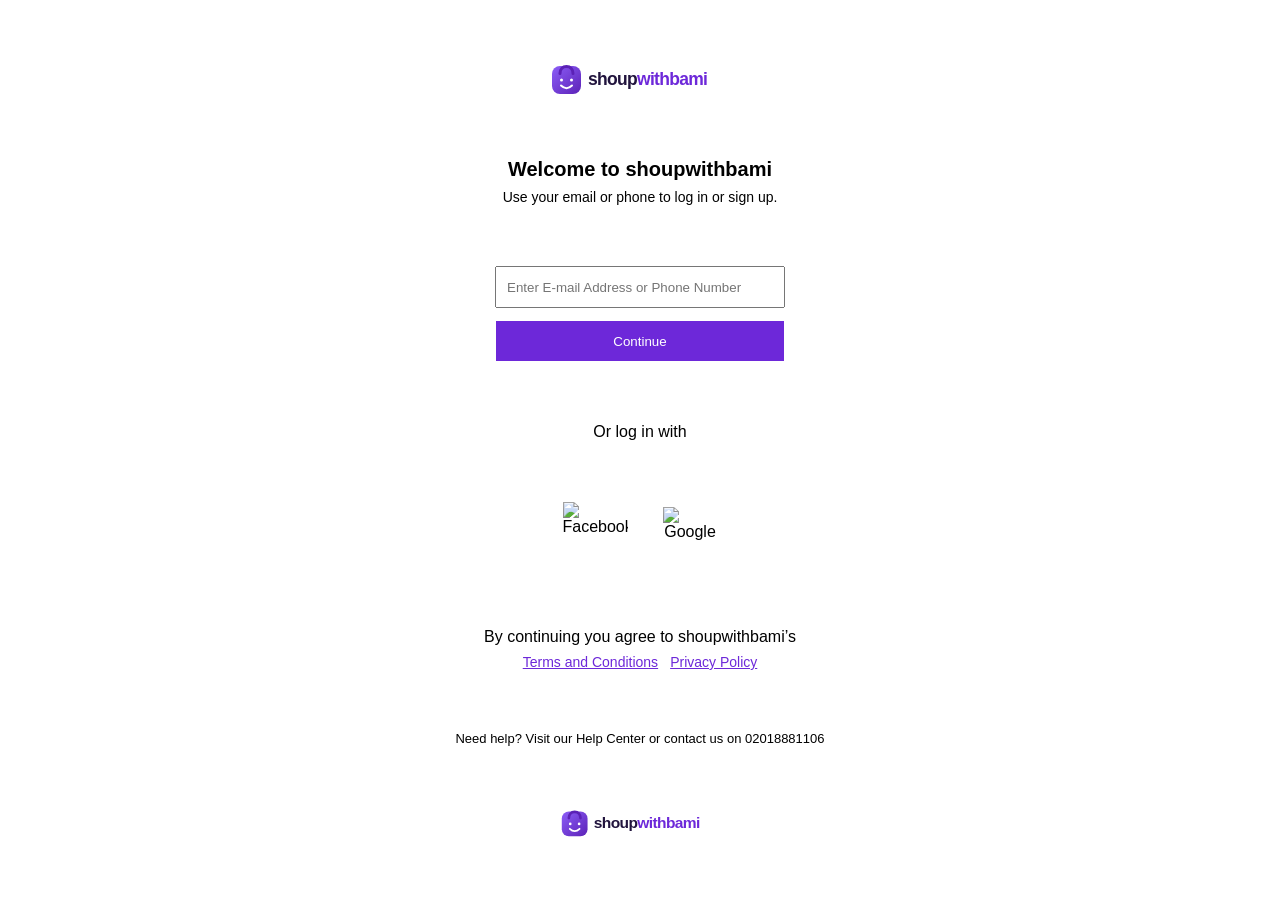
==== accountcreation.html @ 3fae5798 "changed name" ====
<!DOCTYPE html>
<html lang="en">
<head>
    <meta charset="UTF-8">
    <meta name="viewport" content="width=device-width, initial-scale=1.0">
    <title>Create a shoupwithbami account</title>
    <link rel="stylesheet" href="accountcreation.css">
</head>
<body>

    <img class="creation-logo" src="Assets/shoupwithbami-logo.svg" alt="shoupwithbami">

    <div class="welcome">
        <h4>Welcome to shoupwithbami</h4>
        <p>Use your email or phone to log in or sign up.</p>
    </div>

    <form class="Email-Form">
        <input type="email" placeholder="Enter E-mail Address or Phone Number">
        <button type="submit">Continue</button>
    </form>

    <p class="login-text">Or log in with</p>

    <div class="logos">
        <img class="facebook" src="https://tse1.mm.bing.net/th/id/OIP.N24RC8dLPtIGYfPSlKsK7AHaHa?r=0&rs=1&pid=ImgDetMain&o=7&rm=3" alt="Facebook">
        <img class="google" src="https://freelogopng.com/images/all_img/1657952440google-logo-png-transparent.png" alt="Google">
    </div>

    <div class="terms">
        <p>By continuing you agree to shoupwithbami’s</p>
        <div>
            <a href="#">Terms and Conditions</a>
            <a href="#">Privacy Policy</a>
        </div>
    </div>

    <p class="help">Need help? Visit our Help Center or contact us on 02018881106</p>

    <img class="brand-logo" src="Assets/shoupwithbami-logo.svg" alt="shoupwithbami">

</body>
</html>
---- accountcreation.css ----
* {
    box-sizing: border-box;
}

body {
    margin: 0;
    min-height: 100vh;
    height: 100vh;
    display: flex;
    flex-direction: column;
    align-items: center;
    justify-content: space-evenly;
    font-family: Arial, sans-serif;
    text-align: center;
    overflow: hidden;
}

.creation-logo {
    width: 180px;
    max-height: 65px;
    object-fit: contain;
}

.welcome h4 {
    margin: 0 0 8px;
    font-size: 20px;
}

.welcome p {
    margin: 0;
    font-size: 14px;
}

.Email-Form {
    display: flex;
    flex-direction: column;
    gap: 12px;
    width: 290px;
}

.Email-Form input,
.Email-Form button {
    width: 100%;
    height: 42px;
}

.Email-Form input {
    padding: 10px;
}

.Email-Form button {
    background-color: #6d28d9;
    color: white;
    border: 1px solid;
    cursor: pointer;
}

.login-text {
    margin: 0;
}

.logos {
    display: flex;
    align-items: center;
    justify-content: center;
    gap: 35px;
}

.facebook {
    width: 65px;
    height: 65px;
    object-fit: contain;
}

.google {
    width: 55px;
    height: 55px;
    object-fit: contain;
}

.terms p {
    margin: 0 0 8px;
}

.terms div {
    display: flex;
    justify-content: center;
    gap: 12px;
}

.terms a {
    color: #6d28d9;
    font-size: 14px;
}

.help {
    font-size: 13px;
    margin: 0 10px;
}

.brand-logo {
    width: 160px;
    max-height: 35px;
    object-fit: contain;
}

@media (max-height: 650px) {
    body {
        justify-content: center;
        gap: 12px;
    }

    .creation-logo {
        width: 140px;
    }

    .facebook {
        width: 45px;
        height: 45px;
    }

    .google {
        width: 40px;
        height: 40px;
    }
}
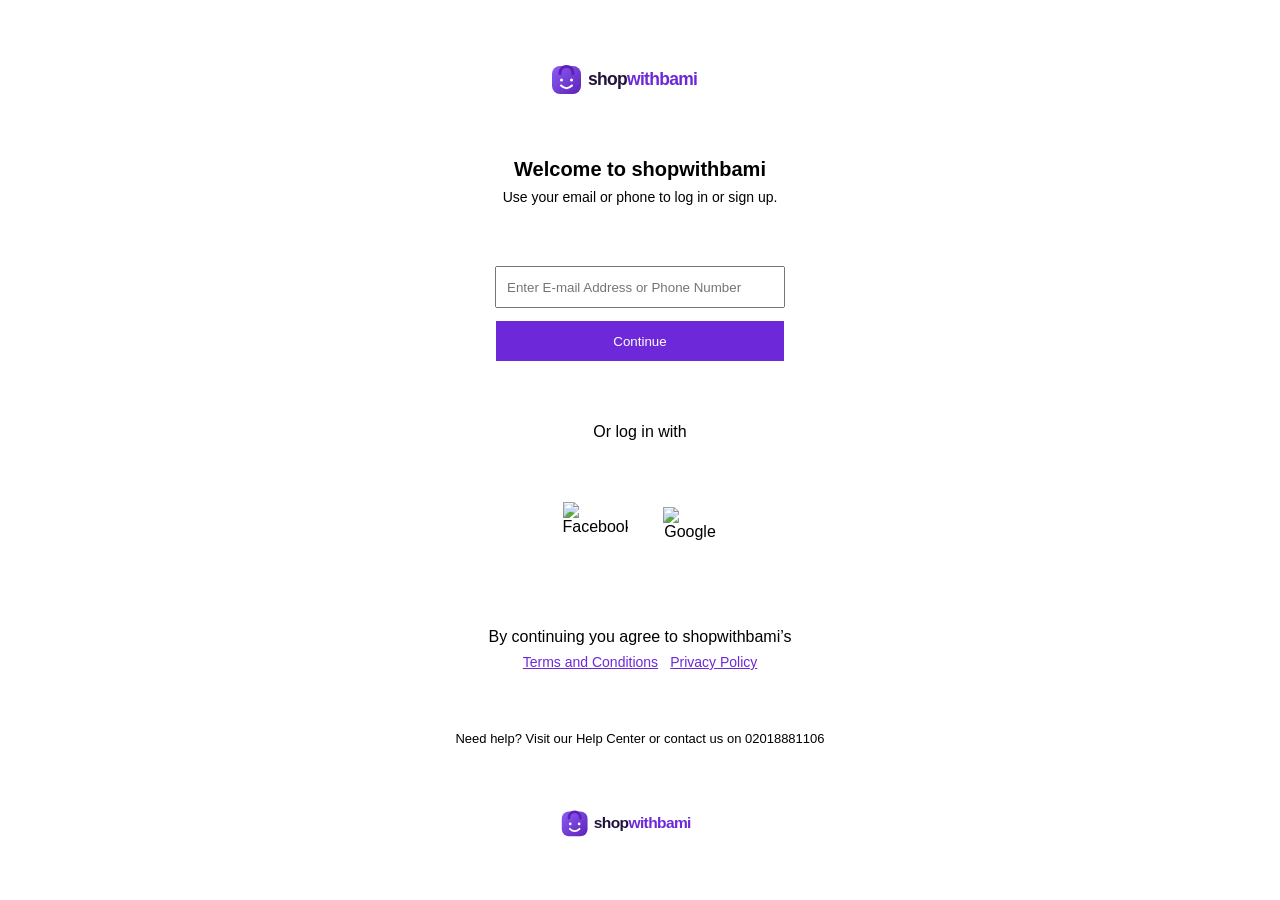
==== commit c5c2e8c4: "changed name" ====
--- a/accountcreation.html
+++ b/accountcreation.html
@@ -4,15 +4,17 @@
 <head>
     <meta charset="UTF-8">
     <meta name="viewport" content="width=device-width, initial-scale=1.0">
-    <title>Create a shoupwithbami account</title>
+    <title>Create a shopwithbami account</title>
+    <link rel="icon" type="image/svg+xml" href="Assets/favicon.svg">
+    <meta name="theme-color" content="#5b21b6">
     <link rel="stylesheet" href="accountcreation.css">
 </head>
 <body>
 
-    <img class="creation-logo" src="Assets/shoupwithbami-logo.svg" alt="shoupwithbami">
+    <img class="creation-logo" src="Assets/shopwithbami-logo.svg" alt="shopwithbami">
 
     <div class="welcome">
-        <h4>Welcome to shoupwithbami</h4>
+        <h4>Welcome to shopwithbami</h4>
         <p>Use your email or phone to log in or sign up.</p>
     </div>
 
@@ -29,7 +31,7 @@
     </div>
 
     <div class="terms">
-        <p>By continuing you agree to shoupwithbami’s</p>
+        <p>By continuing you agree to shopwithbami’s</p>
         <div>
             <a href="#">Terms and Conditions</a>
             <a href="#">Privacy Policy</a>
@@ -38,7 +40,7 @@
 
     <p class="help">Need help? Visit our Help Center or contact us on 02018881106</p>
 
-    <img class="brand-logo" src="Assets/shoupwithbami-logo.svg" alt="shoupwithbami">
+    <img class="brand-logo" src="Assets/shopwithbami-logo.svg" alt="shopwithbami">
 
 </body>
 </html>
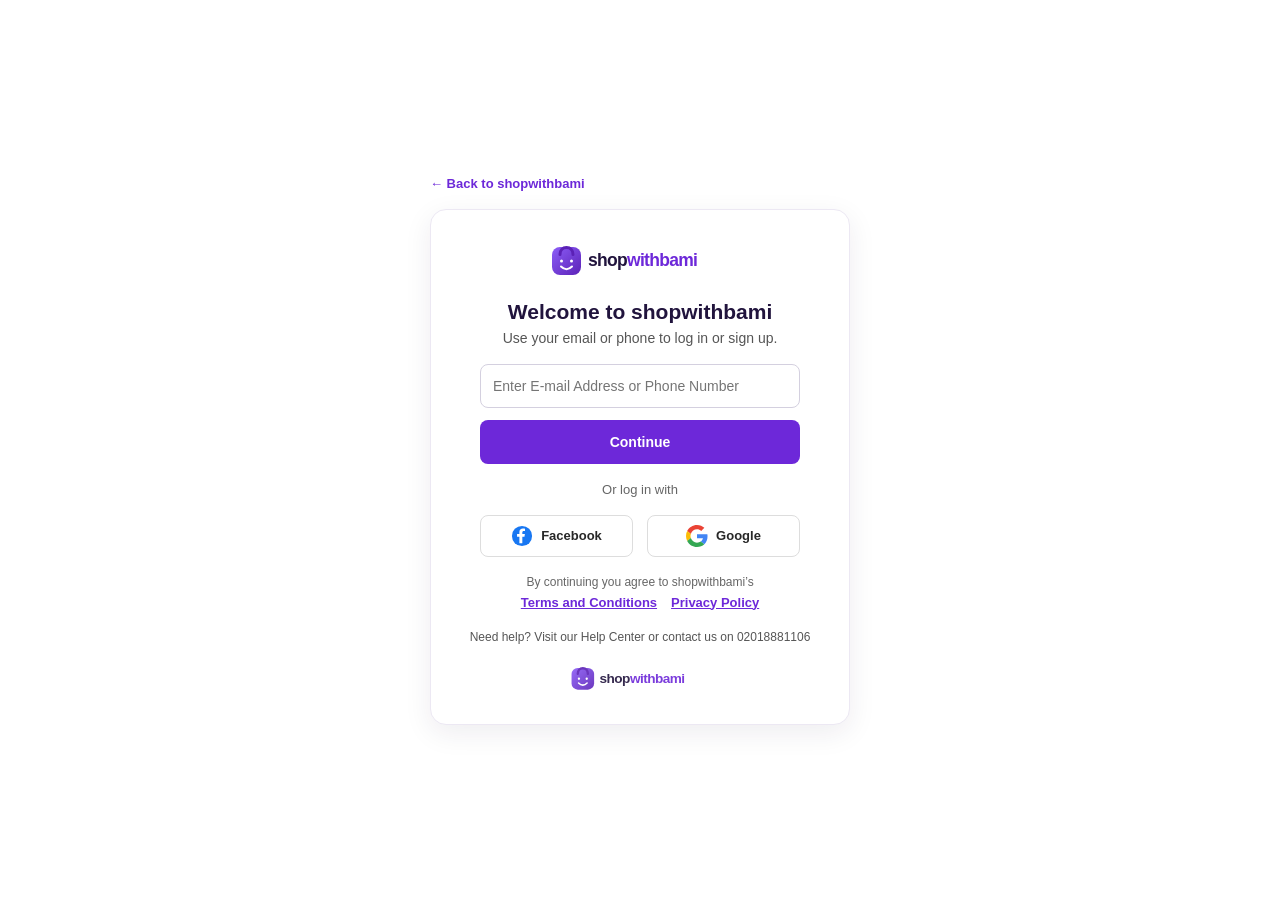
==== commit e9072321: "Fix storefront bugs, add ecommerce interactions, and rebuild PDP and account flow" ====
--- a/accountcreation.html
+++ b/accountcreation.html
@@ -1,6 +1,6 @@
-
 <!DOCTYPE html>
 <html lang="en">
+
 <head>
     <meta charset="UTF-8">
     <meta name="viewport" content="width=device-width, initial-scale=1.0">
@@ -9,38 +9,210 @@
     <meta name="theme-color" content="#5b21b6">
     <link rel="stylesheet" href="accountcreation.css">
 </head>
+
 <body>
 
-    <img class="creation-logo" src="Assets/shopwithbami-logo.svg" alt="shopwithbami">
-
-    <div class="welcome">
-        <h4>Welcome to shopwithbami</h4>
-        <p>Use your email or phone to log in or sign up.</p>
+    <a href="index.html" class="back-home-link">&larr; Back to shopwithbami</a>
+
+    <main class="auth-card">
+        <a href="index.html" class="logo-link" aria-label="Return to shopwithbami">
+            <img class="creation-logo" src="Assets/shopwithbami-logo.svg" alt="shopwithbami">
+        </a>
+
+        <div class="welcome">
+            <h1 id="auth-heading">Welcome to shopwithbami</h1>
+            <p id="auth-subtext">Use your email or phone to log in or sign up.</p>
+        </div>
+
+        <form class="Email-Form" id="auth-form" novalidate>
+            <div id="step-contact">
+                <input id="contact-input" type="text" autocomplete="username"
+                    placeholder="Enter E-mail Address or Phone Number"
+                    aria-label="Email address or phone number">
+            </div>
+
+            <div id="step-profile" hidden>
+                <div class="contact-pill">
+                    <span id="chosen-contact"></span>
+                    <button type="button" class="link-btn" id="change-contact-btn">Change</button>
+                </div>
+                <input id="name-input" type="text" autocomplete="name" placeholder="Full Name (e.g. Tunde Adebayo)"
+                    aria-label="Full Name">
+                <input id="password-input" type="password" autocomplete="current-password"
+                    placeholder="Password (min. 6 characters)" aria-label="Password">
+            </div>
+
+            <p class="form-error" id="form-error" role="alert" hidden></p>
+            <button type="submit" id="auth-submit-btn">Continue</button>
+        </form>
+
+        <p class="login-text">Or log in with</p>
+
+        <div class="logos">
+            <button type="button" class="social-btn" data-provider="Facebook" aria-label="Continue with Facebook">
+                <svg class="facebook" viewBox="0 0 48 48" aria-hidden="true">
+                    <circle cx="24" cy="24" r="22" fill="#1877F2"/>
+                    <path d="M29.4 25.5l.9-5.8h-5.6V16c0-1.6.8-3.1 3.3-3.1h2.6V8s-2.3-.4-4.6-.4c-4.7 0-7.7 2.8-7.7 8v4.1h-5.1v5.8h5.1V40h6.4V25.5h4.7z" fill="#fff"/>
+                </svg>
+                <span>Facebook</span>
+            </button>
+
+            <button type="button" class="social-btn" data-provider="Google" aria-label="Continue with Google">
+                <svg class="google" viewBox="0 0 48 48" aria-hidden="true">
+                    <path fill="#EA4335" d="M24 9.5c3.54 0 6.71 1.22 9.21 3.6l6.85-6.85C35.9 2.38 30.47 0 24 0 14.62 0 6.51 5.38 2.56 13.22l7.98 6.19C12.43 13.72 17.74 9.5 24 9.5z"/>
+                    <path fill="#4285F4" d="M46.98 24.55c0-1.57-.15-3.09-.38-4.55H24v9.02h12.94c-.58 2.96-2.26 5.48-4.78 7.18l7.73 6c4.51-4.18 7.09-10.36 7.09-17.65z"/>
+                    <path fill="#FBBC05" d="M10.53 28.59c-.48-1.45-.76-2.99-.76-4.59s.27-3.14.76-4.59l-7.98-6.19C.92 16.46 0 20.12 0 24c0 3.88.92 7.54 2.56 10.78l7.97-6.19z"/>
+                    <path fill="#34A853" d="M24 48c6.48 0 11.93-2.13 15.89-5.81l-7.73-6c-2.15 1.45-4.92 2.3-8.16 2.3-6.26 0-11.57-4.22-13.47-9.91l-7.98 6.19C6.51 42.62 14.62 48 24 48z"/>
+                </svg>
+                <span>Google</span>
+            </button>
+        </div>
+
+        <div class="terms">
+            <p>By continuing you agree to shopwithbami’s</p>
+            <div>
+                <button type="button" class="policy-link" data-policy="Terms and Conditions">Terms and Conditions</button>
+                <button type="button" class="policy-link" data-policy="Privacy Policy">Privacy Policy</button>
+            </div>
+        </div>
+
+        <p class="help">Need help? Visit our Help Center or contact us on 02018881106</p>
+
+        <img class="brand-logo" src="Assets/shopwithbami-logo.svg" alt="shopwithbami">
+    </main>
+
+    <div class="policy-backdrop" id="policy-backdrop" hidden>
+        <div class="policy-modal" role="dialog" aria-modal="true" aria-labelledby="policy-title">
+            <h2 id="policy-title">Policy</h2>
+            <p id="policy-text"></p>
+            <button type="button" id="policy-close-btn">Close</button>
+        </div>
     </div>
 
-    <form class="Email-Form">
-        <input type="email" placeholder="Enter E-mail Address or Phone Number">
-        <button type="submit">Continue</button>
-    </form>
-
-    <p class="login-text">Or log in with</p>
-
-    <div class="logos">
-        <img class="facebook" src="https://tse1.mm.bing.net/th/id/OIP.N24RC8dLPtIGYfPSlKsK7AHaHa?r=0&rs=1&pid=ImgDetMain&o=7&rm=3" alt="Facebook">
-        <img class="google" src="https://freelogopng.com/images/all_img/1657952440google-logo-png-transparent.png" alt="Google">
-    </div>
-
-    <div class="terms">
-        <p>By continuing you agree to shopwithbami’s</p>
-        <div>
-            <a href="#">Terms and Conditions</a>
-            <a href="#">Privacy Policy</a>
-        </div>
-    </div>
-
-    <p class="help">Need help? Visit our Help Center or contact us on 02018881106</p>
-
-    <img class="brand-logo" src="Assets/shopwithbami-logo.svg" alt="shopwithbami">
+    <script>
+        (function () {
+            "use strict";
+
+            const form = document.getElementById("auth-form");
+            const stepContact = document.getElementById("step-contact");
+            const stepProfile = document.getElementById("step-profile");
+            const contactInput = document.getElementById("contact-input");
+            const nameInput = document.getElementById("name-input");
+            const passwordInput = document.getElementById("password-input");
+            const chosenContact = document.getElementById("chosen-contact");
+            const changeContactBtn = document.getElementById("change-contact-btn");
+            const submitBtn = document.getElementById("auth-submit-btn");
+            const errorEl = document.getElementById("form-error");
+            const headingEl = document.getElementById("auth-heading");
+            const subtextEl = document.getElementById("auth-subtext");
+
+            let currentStep = 1;
+            let savedContact = "";
+
+            function showError(msg) {
+                errorEl.textContent = msg;
+                errorEl.hidden = !msg;
+            }
+
+            function isValidEmailOrPhone(val) {
+                const emailRegex = /^[^\s@]+@[^\s@]+\.[^\s@]+$/;
+                const phoneDigits = val.replace(/[\s\-()+]/g, "");
+                const phoneRegex = /^\d{10,15}$/;
+                return emailRegex.test(val) || phoneRegex.test(phoneDigits);
+            }
+
+            function completeLogin(name, contact) {
+                try {
+                    window.localStorage.setItem("shopwithbami_user", JSON.stringify({
+                        name: name,
+                        contact: contact,
+                        signedInAt: new Date().toISOString()
+                    }));
+                } catch (e) {}
+                window.location.href = "index.html";
+            }
+
+            form.addEventListener("submit", function (e) {
+                e.preventDefault();
+                showError("");
+
+                if (currentStep === 1) {
+                    const contact = contactInput.value.trim();
+                    if (!isValidEmailOrPhone(contact)) {
+                        showError("Please enter a valid email address or phone number (e.g. name@example.com or 08031234567).");
+                        contactInput.focus();
+                        return;
+                    }
+                    savedContact = contact;
+                    chosenContact.textContent = contact;
+                    stepContact.hidden = true;
+                    stepProfile.hidden = false;
+                    headingEl.textContent = "Complete your sign in";
+                    subtextEl.textContent = "Enter your name and password for this demo account.";
+                    submitBtn.textContent = "Sign In to shopwithbami";
+                    currentStep = 2;
+                    nameInput.focus();
+                    return;
+                }
+
+                const name = nameInput.value.trim();
+                const password = passwordInput.value;
+                if (name.length < 2) {
+                    showError("Please enter your full name.");
+                    nameInput.focus();
+                    return;
+                }
+                if (password.length < 6) {
+                    showError("Password must be at least 6 characters.");
+                    passwordInput.focus();
+                    return;
+                }
+                completeLogin(name, savedContact);
+            });
+
+            changeContactBtn.addEventListener("click", function () {
+                currentStep = 1;
+                stepProfile.hidden = true;
+                stepContact.hidden = false;
+                headingEl.textContent = "Welcome to shopwithbami";
+                subtextEl.textContent = "Use your email or phone to log in or sign up.";
+                submitBtn.textContent = "Continue";
+                showError("");
+                contactInput.focus();
+            });
+
+            document.querySelectorAll(".social-btn").forEach(function (btn) {
+                btn.addEventListener("click", function () {
+                    const provider = btn.dataset.provider;
+                    completeLogin("Bami Shopper", `demo.${provider.toLowerCase()}@shopwithbami.demo`);
+                });
+            });
+
+            const backdrop = document.getElementById("policy-backdrop");
+            const policyTitle = document.getElementById("policy-title");
+            const policyText = document.getElementById("policy-text");
+
+            document.querySelectorAll(".policy-link").forEach(function (btn) {
+                btn.addEventListener("click", function () {
+                    const title = btn.dataset.policy;
+                    policyTitle.textContent = title;
+                    policyText.textContent = title === "Terms and Conditions"
+                        ? "shopwithbami is an independent ecommerce demo storefront. Account details and orders are stored locally in your browser for demonstration purposes only."
+                        : "Your demo account information stays strictly in your browser's local storage and is never transmitted to any external server.";
+                    backdrop.hidden = false;
+                });
+            });
+
+            document.getElementById("policy-close-btn").addEventListener("click", function () {
+                backdrop.hidden = true;
+            });
+
+            backdrop.addEventListener("click", function (e) {
+                if (e.target === backdrop) backdrop.hidden = true;
+            });
+        })();
+    </script>
 
 </body>
+
 </html>
--- a/accountcreation.css
+++ b/accountcreation.css
@@ -1,4 +1,3 @@
-
 * {
     box-sizing: border-box;
 }
@@ -6,122 +5,307 @@
 body {
     margin: 0;
     min-height: 100vh;
-    height: 100vh;
+    padding: 24px 16px;
     display: flex;
     flex-direction: column;
     align-items: center;
-    justify-content: space-evenly;
-    font-family: Arial, sans-serif;
+    justify-content: center;
+    gap: 18px;
+    font-family: Arial, Helvetica, sans-serif;
     text-align: center;
-    overflow: hidden;
+    background-color: #ffffff;
+    color: #282828;
+}
+
+.back-home-link {
+    align-self: flex-start;
+    max-width: 420px;
+    width: 100%;
+    margin: 0 auto;
+    text-align: left;
+    color: #6d28d9;
+    font-size: 13px;
+    font-weight: 700;
+    text-decoration: none;
+}
+
+.back-home-link:hover {
+    text-decoration: underline;
+}
+
+.auth-card {
+    width: 100%;
+    max-width: 420px;
+    padding: 32px 28px;
+    border: 1px solid #ece8f3;
+    border-radius: 16px;
+    background: #ffffff;
+    box-shadow: 0 8px 28px rgba(33, 20, 61, 0.08);
+    display: flex;
+    flex-direction: column;
+    align-items: center;
+    gap: 18px;
+}
+
+.logo-link {
+    display: inline-block;
 }
 
 .creation-logo {
     width: 180px;
-    max-height: 65px;
+    max-height: 60px;
     object-fit: contain;
 }
 
-.welcome h4 {
-    margin: 0 0 8px;
-    font-size: 20px;
+.welcome h1 {
+    margin: 0 0 6px;
+    font-size: 21px;
+    color: #21143d;
 }
 
 .welcome p {
     margin: 0;
     font-size: 14px;
+    color: #555;
 }
 
 .Email-Form {
     display: flex;
     flex-direction: column;
     gap: 12px;
-    width: 290px;
+    width: 100%;
+    max-width: 320px;
+}
+
+#step-contact,
+#step-profile {
+    display: flex;
+    flex-direction: column;
+    gap: 10px;
+}
+
+#step-contact[hidden],
+#step-profile[hidden] {
+    display: none;
+}
+
+.contact-pill {
+    display: flex;
+    align-items: center;
+    justify-content: space-between;
+    gap: 10px;
+    padding: 9px 12px;
+    border-radius: 8px;
+    background: #f5f3ff;
+    color: #21143d;
+    font-size: 13px;
+    font-weight: 700;
+}
+
+.contact-pill span {
+    overflow: hidden;
+    text-overflow: ellipsis;
+    white-space: nowrap;
+}
+
+.link-btn {
+    border: none;
+    background: none;
+    color: #6d28d9;
+    font-size: 12px;
+    font-weight: 700;
+    cursor: pointer;
+    padding: 0;
+    flex-shrink: 0;
+}
+
+.link-btn:hover {
+    text-decoration: underline;
 }
 
 .Email-Form input,
-.Email-Form button {
-    width: 100%;
+.Email-Form button[type="submit"] {
+    width: 100%;
+    height: 44px;
+    border-radius: 8px;
+    font-family: inherit;
+    font-size: 14px;
+}
+
+.Email-Form input {
+    padding: 10px 12px;
+    border: 1px solid #d4d0df;
+    outline: none;
+    transition: border-color 0.2s, box-shadow 0.2s;
+}
+
+.Email-Form input:focus {
+    border-color: #6d28d9;
+    box-shadow: 0 0 0 3px rgba(109, 40, 217, 0.14);
+}
+
+.Email-Form button[type="submit"] {
+    background-color: #6d28d9;
+    color: #ffffff;
+    border: none;
+    font-weight: 700;
+    cursor: pointer;
+    transition: background-color 0.2s;
+}
+
+.Email-Form button[type="submit"]:hover {
+    background-color: #4c1d95;
+}
+
+.form-error {
+    margin: 0;
+    padding: 8px 10px;
+    border-radius: 6px;
+    background: #fef2f2;
+    color: #b91c1c;
+    font-size: 12px;
+    text-align: left;
+}
+
+.login-text {
+    margin: 0;
+    font-size: 13px;
+    color: #666;
+}
+
+.logos {
+    display: flex;
+    align-items: center;
+    justify-content: center;
+    gap: 14px;
+    width: 100%;
+    max-width: 320px;
+}
+
+.social-btn {
+    flex: 1;
+    display: inline-flex;
+    align-items: center;
+    justify-content: center;
+    gap: 8px;
     height: 42px;
-}
-
-.Email-Form input {
-    padding: 10px;
-}
-
-.Email-Form button {
-    background-color: #6d28d9;
-    color: white;
-    border: 1px solid;
-    cursor: pointer;
-}
-
-.login-text {
-    margin: 0;
-}
-
-.logos {
-    display: flex;
-    align-items: center;
-    justify-content: center;
-    gap: 35px;
-}
-
-.facebook {
-    width: 65px;
-    height: 65px;
+    padding: 0 12px;
+    border: 1px solid #ddd;
+    border-radius: 8px;
+    background: #ffffff;
+    color: #282828;
+    font-family: inherit;
+    font-size: 13px;
+    font-weight: 700;
+    cursor: pointer;
+    transition: border-color 0.2s, background-color 0.2s;
+}
+
+.social-btn:hover {
+    border-color: #6d28d9;
+    background-color: #faf8ff;
+}
+
+.facebook,
+.google {
+    width: 22px;
+    height: 22px;
+    flex-shrink: 0;
+}
+
+.terms p {
+    margin: 0 0 6px;
+    font-size: 12px;
+    color: #666;
+}
+
+.terms div {
+    display: flex;
+    justify-content: center;
+    gap: 14px;
+    flex-wrap: wrap;
+}
+
+.policy-link {
+    border: none;
+    background: none;
+    padding: 0;
+    color: #6d28d9;
+    font-family: inherit;
+    font-size: 13px;
+    font-weight: 600;
+    text-decoration: underline;
+    cursor: pointer;
+}
+
+.help {
+    font-size: 12px;
+    color: #555;
+    margin: 0;
+    line-height: 1.5;
+}
+
+.brand-logo {
+    width: 140px;
+    max-height: 30px;
     object-fit: contain;
-}
-
-.google {
-    width: 55px;
-    height: 55px;
-    object-fit: contain;
-}
-
-.terms p {
-    margin: 0 0 8px;
-}
-
-.terms div {
-    display: flex;
-    justify-content: center;
-    gap: 12px;
-}
-
-.terms a {
-    color: #6d28d9;
+    opacity: 0.9;
+}
+
+.policy-backdrop {
+    position: fixed;
+    inset: 0;
+    background: rgba(33, 20, 61, 0.55);
+    display: flex;
+    align-items: center;
+    justify-content: center;
+    padding: 16px;
+    z-index: 100;
+}
+
+.policy-backdrop[hidden] {
+    display: none;
+}
+
+.policy-modal {
+    width: 100%;
+    max-width: 380px;
+    padding: 24px;
+    border-radius: 14px;
+    background: #ffffff;
+    text-align: left;
+    box-shadow: 0 18px 40px rgba(0, 0, 0, 0.2);
+}
+
+.policy-modal h2 {
+    margin: 0 0 10px;
+    font-size: 18px;
+    color: #21143d;
+}
+
+.policy-modal p {
+    margin: 0 0 18px;
     font-size: 14px;
-}
-
-.help {
-    font-size: 13px;
-    margin: 0 10px;
-}
-
-.brand-logo {
-    width: 160px;
-    max-height: 35px;
-    object-fit: contain;
-}
-
-@media (max-height: 650px) {
-    body {
-        justify-content: center;
-        gap: 12px;
+    line-height: 1.6;
+    color: #444;
+}
+
+.policy-modal button {
+    padding: 10px 18px;
+    border: none;
+    border-radius: 8px;
+    background: #6d28d9;
+    color: #ffffff;
+    font-weight: 700;
+    cursor: pointer;
+}
+
+.policy-modal button:hover {
+    background: #4c1d95;
+}
+
+@media (max-width: 480px) {
+    .auth-card {
+        padding: 24px 18px;
     }
-
-    .creation-logo {
-        width: 140px;
-    }
-
-    .facebook {
-        width: 45px;
-        height: 45px;
-    }
-
-    .google {
-        width: 40px;
-        height: 40px;
-    }
-}
+}
